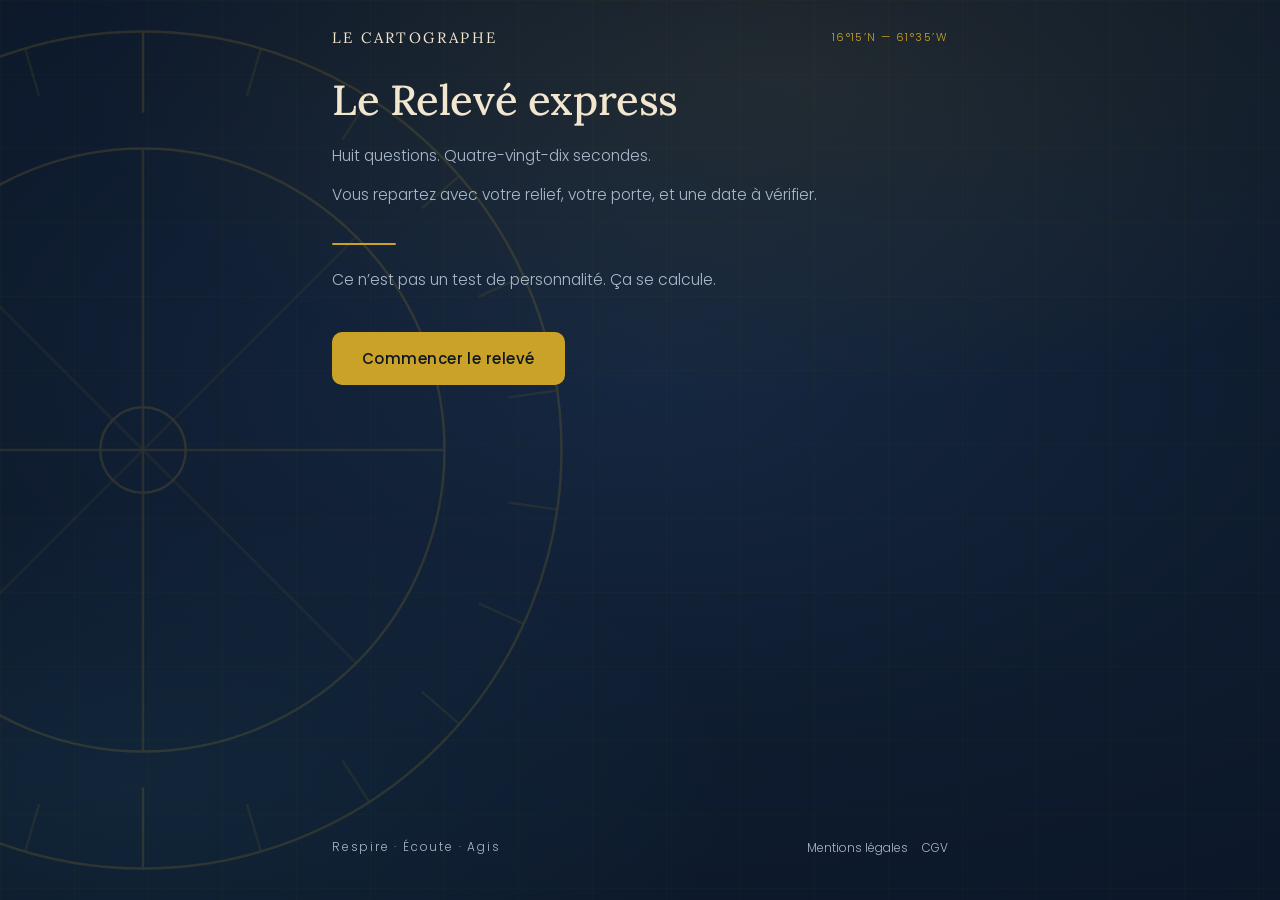
==== netlify/index.html @ a0396551 "Add files via upload" ====
<!DOCTYPE html>
<html lang="fr">
<head>
<meta charset="utf-8">
<meta name="viewport" content="width=device-width, initial-scale=1, viewport-fit=cover">
<title>Le Relevé express — Le Cartographe</title>
<meta name="description" content="Huit questions, quatre-vingt-dix secondes. Votre relief, votre porte, et une date à vérifier.">
<meta name="robots" content="index, follow">
<meta property="og:title" content="Le Relevé express — Le Cartographe">
<meta property="og:description" content="Ce n'est pas un test de personnalité. Ça se calcule.">
<meta property="og:type" content="website">
<link rel="preconnect" href="https://fonts.googleapis.com">
<link rel="preconnect" href="https://fonts.gstatic.com" crossorigin>
<link href="https://fonts.googleapis.com/css2?family=Lora:ital,wght@0,400;0,500;0,600;1,400&family=Poppins:wght@300;400;500&display=swap" rel="stylesheet">
<style>
:root{
  --nuit:#0E1B2E; --nuit-2:#0A1524; --nuit-3:#152740;
  --or:#C9A227; --or-clair:#E3C25C;
  --bleu:#4EC3E8; --creme:#F2E6CE;
  --texte:#E8E2D4; --texte-doux:#A9B8CA;
  --serif:'Lora',Georgia,serif; --sans:'Poppins',-apple-system,BlinkMacSystemFont,sans-serif;
  --max:660px;
}
*{box-sizing:border-box;margin:0;padding:0;-webkit-tap-highlight-color:transparent}
html{-webkit-text-size-adjust:100%}
body{
  background:var(--nuit); color:var(--texte); font-family:var(--sans); font-weight:300;
  line-height:1.62; min-height:100vh; min-height:100dvh;
  background-image:
    radial-gradient(ellipse 90% 60% at 62% 8%, rgba(201,162,39,.10), transparent 62%),
    radial-gradient(ellipse 80% 55% at 10% 88%, rgba(78,195,232,.07), transparent 60%),
    radial-gradient(ellipse 120% 90% at 50% 42%, var(--nuit-3), var(--nuit) 48%, var(--nuit-2) 100%);
  background-attachment:fixed;
}
.grille{position:fixed;inset:0;pointer-events:none;z-index:0;opacity:.5;
  background-image:linear-gradient(rgba(201,162,39,.05) 1px,transparent 1px),
                   linear-gradient(90deg,rgba(201,162,39,.05) 1px,transparent 1px);
  background-size:74px 74px;}
.rose-fond{position:fixed;left:-24%;top:50%;transform:translateY(-50%);
  width:150vw;max-width:900px;opacity:.16;pointer-events:none;z-index:0}
.enveloppe{position:relative;z-index:1;max-width:var(--max);margin:0 auto;
  padding:26px 22px calc(40px + env(safe-area-inset-bottom));
  min-height:100vh;min-height:100dvh;display:flex;flex-direction:column}

/* ---------- en-tete ---------- */
header{display:flex;align-items:center;justify-content:space-between;gap:14px;margin-bottom:26px}
.marque{font-family:var(--serif);font-size:15px;letter-spacing:.16em;text-transform:uppercase;color:var(--creme)}
.coord{font-size:11px;letter-spacing:.13em;color:var(--or);white-space:nowrap}

/* ---------- progression ---------- */
.jauge{height:2px;background:rgba(242,230,206,.12);position:relative;margin-bottom:6px;border-radius:2px;overflow:hidden}
.jauge span{position:absolute;inset:0 auto 0 0;width:0;background:linear-gradient(90deg,var(--or),var(--or-clair));
  transition:width .55s cubic-bezier(.22,1,.36,1)}
.etape-num{font-size:11px;letter-spacing:.16em;color:var(--texte-doux);text-transform:uppercase;margin-bottom:30px}

/* ---------- ecrans ---------- */
.ecran{display:none;flex:1;animation:entre .55s cubic-bezier(.22,1,.36,1) both}
.ecran.actif{display:flex;flex-direction:column}
@keyframes entre{from{opacity:0;transform:translateY(14px)}to{opacity:1;transform:none}}
@media (prefers-reduced-motion:reduce){.ecran{animation:none}*{transition:none!important}}

h1{font-family:var(--serif);font-weight:500;font-size:clamp(30px,8vw,42px);line-height:1.16;
  color:var(--creme);margin-bottom:18px;letter-spacing:-.01em}
h2{font-family:var(--serif);font-weight:500;font-size:clamp(21px,5.4vw,27px);line-height:1.3;
  color:var(--creme);margin-bottom:22px}
.chapo{color:var(--texte-doux);font-size:15.5px;margin-bottom:14px}
.filet{width:64px;height:2px;background:var(--or);margin:22px 0;border-radius:2px}
.note{font-size:13px;color:var(--texte-doux);margin-top:14px;font-style:italic;font-family:var(--serif)}

/* ---------- choix ---------- */
.choix{display:flex;flex-direction:column;gap:10px;margin-top:4px}
.opt{display:block;width:100%;text-align:left;background:rgba(242,230,206,.035);
  border:1px solid rgba(242,230,206,.14);border-radius:11px;padding:16px 17px;
  color:var(--texte);font-family:var(--sans);font-size:15.5px;font-weight:300;line-height:1.45;
  cursor:pointer;transition:background .22s,border-color .22s,transform .12s}
.opt:hover{background:rgba(242,230,206,.07);border-color:rgba(201,162,39,.5)}
.opt:active{transform:scale(.985)}
.opt:focus-visible{outline:2px solid var(--or);outline-offset:2px}
.opt.pris{background:rgba(201,162,39,.13);border-color:var(--or)}

/* ---------- champs ---------- */
label.lab{display:block;font-size:12px;letter-spacing:.14em;text-transform:uppercase;
  color:var(--texte-doux);margin-bottom:9px}
input,textarea,select{width:100%;background:rgba(242,230,206,.05);border:1px solid rgba(242,230,206,.18);
  border-radius:10px;padding:14px 15px;color:var(--texte);font-family:var(--sans);font-size:16px;font-weight:300}
input:focus,textarea:focus,select:focus{outline:none;border-color:var(--or);background:rgba(242,230,206,.08)}
textarea{resize:vertical;min-height:96px}
select{appearance:none;background-image:url("data:image/svg+xml;utf8,<svg xmlns='http://www.w3.org/2000/svg' width='12' height='8'><path d='M1 1l5 5 5-5' stroke='%23C9A227' stroke-width='1.6' fill='none'/></svg>");
  background-repeat:no-repeat;background-position:right 14px center}
.date-ligne{display:grid;grid-template-columns:1fr 1.5fr 1.1fr;gap:9px}
.case{display:flex;gap:11px;align-items:flex-start;margin-top:18px;font-size:13px;color:var(--texte-doux)}
.case input{width:19px;height:19px;flex:0 0 19px;margin-top:2px;accent-color:var(--or)}
.case a{color:var(--or)}

/* ---------- boutons ---------- */
.actions{display:flex;gap:12px;align-items:center;margin-top:26px;flex-wrap:wrap}
.btn{background:var(--or);color:#0B1524;border:none;border-radius:10px;padding:15px 30px;
  font-family:var(--sans);font-size:15px;font-weight:500;letter-spacing:.03em;cursor:pointer;
  transition:background .2s,transform .12s}
.btn:hover{background:var(--or-clair)}
.btn:active{transform:scale(.98)}
.btn[disabled]{opacity:.34;cursor:not-allowed}
.btn-fant{background:none;color:var(--texte-doux);border:1px solid rgba(242,230,206,.2)}
.btn-fant:hover{background:rgba(242,230,206,.06);color:var(--texte)}
.lien-retour{background:none;border:none;color:var(--texte-doux);font-family:var(--sans);
  font-size:13.5px;cursor:pointer;padding:6px 0}
.lien-retour:hover{color:var(--or)}
.err{color:#E88A7A;font-size:13.5px;margin-top:11px;min-height:19px}

/* ---------- resultat ---------- */
#resultat h1{font-size:clamp(26px,6.6vw,34px)}
.calcul{display:flex;flex-wrap:wrap;gap:9px;margin:4px 0 24px}
.jeton{border:1px solid rgba(201,162,39,.45);border-radius:999px;padding:7px 15px;
  font-size:12.5px;letter-spacing:.09em;color:var(--or);background:rgba(201,162,39,.07)}
.bloc{margin:0 0 26px}
.bloc .titre{font-size:11px;letter-spacing:.19em;text-transform:uppercase;color:var(--or);
  margin-bottom:11px;display:flex;align-items:center;gap:10px}
.bloc .titre::after{content:"";flex:1;height:1px;background:rgba(201,162,39,.28)}
.bloc p{font-size:16px;margin-bottom:11px}
.bloc p:last-child{margin-bottom:0}
.encadre{border-left:2px solid var(--or);padding:16px 0 16px 18px;background:rgba(201,162,39,.06);
  border-radius:0 10px 10px 0;margin:6px 0 10px}
.encadre .date-cle{font-family:var(--serif);font-size:clamp(21px,5.4vw,26px);color:var(--creme);
  display:block;margin-bottom:9px;line-height:1.28}
.reserve{border:1px solid rgba(242,230,206,.16);border-radius:12px;padding:20px;margin-top:6px;
  background:rgba(10,21,36,.5)}
.envoi{font-size:13.5px;color:var(--texte-doux);margin-top:22px;padding-top:20px;
  border-top:1px solid rgba(242,230,206,.12)}

footer{margin-top:auto;padding-top:34px;display:flex;justify-content:space-between;
  align-items:center;gap:14px;flex-wrap:wrap}
.devise{font-size:12px;letter-spacing:.15em;color:var(--texte-doux)}
.mentions a{color:var(--texte-doux);font-size:12px;text-decoration:none;margin-left:14px}
.mentions a:hover{color:var(--or)}
.sr{position:absolute;width:1px;height:1px;overflow:hidden;clip:rect(0 0 0 0);white-space:nowrap}
</style>
</head>
<body>
<div class="grille" aria-hidden="true"></div>
<svg class="rose-fond" viewBox="0 0 400 400" aria-hidden="true"><g id="rose-src" fill="none" stroke="#C9A227" stroke-width="1.1">
  <circle cx="200" cy="200" r="186"/><circle cx="200" cy="200" r="134"/><circle cx="200" cy="200" r="19"/>
  <g id="grads"></g>
  <path d="M200 66V200M200 200v134M66 200h134M200 200h134" stroke-opacity=".85"/>
  <path d="M200 200 105 105M200 200l95-95M200 200l95 95M200 200l-95 95" stroke-opacity=".45"/>
</g></svg>

<div class="enveloppe">
  <header>
    <div class="marque">Le Cartographe</div>
    <div class="coord">16°15&rsquo;N — 61°35&rsquo;W</div>
  </header>

  <div id="progression" hidden>
    <div class="jauge"><span id="jauge-barre"></span></div>
    <div class="etape-num" id="etape-num">Question 1 sur 9</div>
  </div>

  <!-- ========== ACCUEIL ========== -->
  <section class="ecran actif" id="ecr-0">
    <h1>Le Relevé express</h1>
    <p class="chapo">Huit questions. Quatre-vingt-dix secondes.</p>
    <p class="chapo">Vous repartez avec votre relief, votre porte, et une date à vérifier.</p>
    <div class="filet"></div>
    <p class="chapo">Ce n&rsquo;est pas un test de personnalité. Ça se calcule.</p>
    <div class="actions"><button class="btn" data-va="1">Commencer le relevé</button></div>
  </section>

  <!-- ========== QUESTIONS ========== -->
  <section class="ecran" id="ecr-1">
    <h2>Votre prénom</h2>
    <label class="lab" for="prenom">Prénom</label>
    <input id="prenom" type="text" autocomplete="given-name" enterkeyhint="next" placeholder="Xavier">
    <p class="err" id="err-1"></p>
    <div class="actions"><button class="btn" data-va="2">Continuer</button>
      <button class="lien-retour" data-va="0">Retour</button></div>
  </section>

  <section class="ecran" id="ecr-2">
    <h2>Votre date de naissance</h2>
    <p class="chapo">Sans elle, il n&rsquo;y a rien à relever. Le reste du questionnaire ne fait que préciser le terrain ; c&rsquo;est cette date qui le dessine.</p>
    <div class="date-ligne">
      <select id="n-jour" aria-label="Jour"></select>
      <select id="n-mois" aria-label="Mois"></select>
      <select id="n-annee" aria-label="Année"></select>
    </div>
    <p class="err" id="err-2"></p>
    <div class="actions"><button class="btn" data-va="3">Continuer</button>
      <button class="lien-retour" data-va="1">Retour</button></div>
  </section>

  <section class="ecran" id="ecr-3">
    <h2>En ce moment, où se situe la tension&nbsp;?</h2>
    <div class="choix" data-q="relief">
      <button class="opt" data-v="crete">Dans mon activité, mon travail</button>
      <button class="opt" data-v="faille">Dans une décision que je repousse</button>
      <button class="opt" data-v="versant">Dans un rapport à quelqu&rsquo;un — associé, équipe, famille</button>
      <button class="opt" data-v="brouillard">Dans quelque chose que je n&rsquo;arrive pas encore à nommer</button>
    </div>
    <div class="actions"><button class="lien-retour" data-va="2">Retour</button></div>
  </section>

  <section class="ecran" id="ecr-4">
    <h2>Quand vous devez trancher, qu&rsquo;est-ce qui se passe réellement&nbsp;?</h2>
    <div class="choix" data-q="porte">
      <button class="opt" data-v="passe">Je décide vite, et je doute après</button>
      <button class="opt" data-v="gue">Je pèse longtemps, et je finis par ne pas trancher</button>
      <button class="opt" data-v="col">J&rsquo;attends que quelqu&rsquo;un me confirme</button>
      <button class="opt" data-v="seuil">Je sais déjà, mais je n&rsquo;ose pas</button>
    </div>
    <div class="actions"><button class="lien-retour" data-va="3">Retour</button></div>
  </section>

  <section class="ecran" id="ecr-5">
    <h2>Depuis combien de temps ça dure&nbsp;?</h2>
    <div class="choix" data-q="duree">
      <button class="opt" data-v="court">Moins de trois mois</button>
      <button class="opt" data-v="moyen">Entre trois mois et un an</button>
      <button class="opt" data-v="long">Un à trois ans</button>
      <button class="opt" data-v="tres_long">Plus longtemps que je ne veux l&rsquo;admettre</button>
    </div>
    <div class="actions"><button class="lien-retour" data-va="4">Retour</button></div>
  </section>

  <section class="ecran" id="ecr-6">
    <h2>Qu&rsquo;est-ce qui a changé chez vous ces douze derniers mois&nbsp;?</h2>
    <div class="choix" data-q="mouvement">
      <button class="opt" data-v="rien">Rien, et c&rsquo;est précisément ce qui m&rsquo;inquiète</button>
      <button class="opt" data-v="trop">Beaucoup, et trop vite</button>
      <button class="opt" data-v="arret">J&rsquo;ai arrêté quelque chose</button>
      <button class="opt" data-v="debut">J&rsquo;ai commencé quelque chose</button>
    </div>
    <div class="actions"><button class="lien-retour" data-va="5">Retour</button></div>
  </section>

  <section class="ecran" id="ecr-7">
    <h2>Si rien ne bouge d&rsquo;ici un an&nbsp;?</h2>
    <div class="choix" data-q="enjeu">
      <button class="opt" data-v="tenable">Ce sera tenable</button>
      <button class="opt" data-v="couteux">Ce sera coûteux, mais je ferai avec</button>
      <button class="opt" data-v="casse">Quelque chose va casser</button>
      <button class="opt" data-v="evite">Je ne veux pas y penser</button>
    </div>
    <div class="actions"><button class="lien-retour" data-va="6">Retour</button></div>
  </section>

  <section class="ecran" id="ecr-8">
    <h2>En une phrase&nbsp;: la décision que vous portez en ce moment</h2>
    <p class="chapo">Facultatif. Mais si vous l&rsquo;écrivez, je la lis.</p>
    <textarea id="phrase" maxlength="200" placeholder="Une phrase suffit."></textarea>
    <div class="actions"><button class="btn" data-va="9">Continuer</button>
      <button class="lien-retour" data-va="7">Retour</button></div>
  </section>

  <section class="ecran" id="ecr-9">
    <h2>Où vous envoyer le relevé&nbsp;?</h2>
    <p class="chapo">Le relevé s&rsquo;affiche tout de suite. L&rsquo;adresse sert à vous l&rsquo;envoyer, et à rien d&rsquo;autre.</p>
    <label class="lab" for="email">Adresse électronique</label>
    <input id="email" type="email" autocomplete="email" inputmode="email" enterkeyhint="done" placeholder="vous@exemple.fr">
    <label class="case"><input type="checkbox" id="rgpd">
      <span>J&rsquo;accepte de recevoir mon relevé et les messages du Cartographe. Je peux me désinscrire à tout moment. <a href="/confidentialite.html">Politique de confidentialité</a></span></label>
    <p class="err" id="err-9"></p>
    <div class="actions"><button class="btn" id="btn-final">Afficher mon relevé</button>
      <button class="lien-retour" data-va="8">Retour</button></div>
  </section>

  <!-- ========== RESULTAT ========== -->
  <section class="ecran" id="resultat">
    <h1 id="r-titre">Votre relevé</h1>
    <div class="calcul" id="r-jetons"></div>

    <div class="bloc"><div class="titre">Ce que la date donne</div><div id="r-date"></div></div>
    <div class="bloc"><div class="titre">Ce que vous avez dit</div><div id="r-dit"></div></div>
    <div class="bloc"><div class="titre">La convergence</div><div id="r-conv"></div></div>
    <div class="bloc"><div class="titre">La date à vérifier</div>
      <div class="encadre" id="r-bascule"></div>
      <p class="note">Si vous ne voyez rien&nbsp;: c&rsquo;est une information, pas un échec du relevé.</p>
    </div>
    <div class="bloc"><div class="titre">Ce que je ne peux pas poser d&rsquo;ici</div>
      <div class="reserve" id="r-reserve"></div></div>

    <p class="envoi" id="r-envoi">Votre relevé part à l&rsquo;instant sur votre adresse.</p>
  </section>

  <footer>
    <div class="devise">Respire · Écoute · Agis</div>
    <div class="mentions"><a href="/mentions-legales.html">Mentions légales</a><a href="/cgv.html">CGV</a></div>
  </footer>
</div>

<script>
/* ============ rose des vents : 22 graduations ============ */
(function(){
  const g=document.getElementById('grads');
  for(let i=0;i<22;i++){
    const a=2*Math.PI*i/22-Math.PI/2, lg=(i%11===0), r0=lg?150:164;
    const l=document.createElementNS('http://www.w3.org/2000/svg','line');
    l.setAttribute('x1',200+r0*Math.cos(a)); l.setAttribute('y1',200+r0*Math.sin(a));
    l.setAttribute('x2',200+186*Math.cos(a)); l.setAttribute('y2',200+186*Math.sin(a));
    l.setAttribute('stroke-opacity',lg?'1':'.6'); g.appendChild(l);
  }
})();

/* ============ RENOMMAGE : reliefs et portes ============ */
const RELIEFS={
  crete:{nom:'La Crête', dit:'la tension se tient dans votre activité — là où vous produisez, là où l\u2019on vous attend.'},
  faille:{nom:'La Faille', dit:'la tension se tient dans une décision que vous repoussez.'},
  versant:{nom:'Le Versant', dit:'la tension se tient dans un rapport à quelqu\u2019un.'},
  brouillard:{nom:'Le Brouillard', dit:'la tension se tient quelque part que vous n\u2019arrivez pas encore à nommer.'}
};
const PORTES={
  passe:{nom:'La Passe', symptome:'vous décidez vite et vous doutez après', faux:'de l\u2019impulsivité'},
  gue:{nom:'Le Gué', symptome:'vous pesez longtemps et vous finissez par ne pas trancher', faux:'de l\u2019indécision'},
  col:{nom:'Le Col', symptome:'vous attendez que quelqu\u2019un vous confirme', faux:'un manque de confiance'},
  seuil:{nom:'Le Seuil', symptome:'vous savez déjà, mais vous n\u2019osez pas', faux:'un manque de courage'}
};

/* ============ chemin de vie ============ */
const CV={
  1:'Un chemin de vie 1 pose le terrain de quelqu\u2019un qui ouvre. Qui va devant, souvent seul, et à qui on demande ensuite pourquoi il n\u2019attend pas.',
  2:'Un chemin de vie 2 pose le terrain de quelqu\u2019un qui perçoit avant les autres. Cette finesse a un coût : elle capte aussi ce qui ne le regarde pas.',
  3:'Un chemin de vie 3 pose le terrain de quelqu\u2019un qui exprime. La parole vient facilement — ce qui rend le silence, quand il s\u2019impose, particulièrement difficile à tenir.',
  4:'Un chemin de vie 4 pose le terrain de quelqu\u2019un qui construit. La structure rassure, et la même structure enferme quand elle n\u2019est plus interrogée.',
  5:'Un chemin de vie 5 pose le terrain de quelqu\u2019un qui a besoin d\u2019air. L\u2019immobilité y coûte plus cher qu\u2019ailleurs.',
  6:'Un chemin de vie 6 pose le terrain de quelqu\u2019un vers qui les autres se tournent. On y porte, souvent sans avoir été consulté.',
  7:'Un chemin de vie 7 pose le terrain de quelqu\u2019un qui cherche à comprendre avant d\u2019agir. Le retrait y est une méthode, pas une fuite — sauf quand il dure.',
  8:'Un chemin de vie 8 pose le terrain de quelqu\u2019un qui compose avec le pouvoir et la matière. Les enjeux y sont rarement petits.',
  9:'Un chemin de vie 9 pose le terrain de quelqu\u2019un qui termine ce que d\u2019autres ont laissé ouvert. On y solde beaucoup.',
  11:'Un chemin de vie 11 pose un terrain à haute tension. La perception y est en avance sur les mots, ce qui rend l\u2019explication épuisante.',
  22:'Un chemin de vie 22 pose le terrain du bâtisseur. L\u2019échelle des projets y dépasse souvent ce que l\u2019entourage juge raisonnable.',
  33:'Un chemin de vie 33 pose un terrain de transmission. Ce qui est porté l\u2019est rarement pour soi seul.'
};

/* ============ annee personnelle ============ */
const AP={
  1:{nature:'ouverture', vrai:'une année 1 ne consolide pas — elle amorce, et l\u2019amorce est toujours mal assurée'},
  2:{nature:'lenteur',   vrai:'une année 2 ne se force pas — elle mûrit, et le mûrissement ressemble beaucoup à l\u2019immobilité'},
  3:{nature:'dispersion',vrai:'une année 3 ouvre plusieurs directions à la fois — le doute y est un effet du nombre, pas du jugement'},
  4:{nature:'travail',   vrai:'une année 4 demande de poser des fondations — et poser des fondations ne produit rien de visible pendant longtemps'},
  5:{nature:'mouvement', vrai:'une année 5 pousse au déplacement — rester en place y devient physiquement coûteux'},
  6:{nature:'charge',    vrai:'une année 6 ramène vers les autres — ce qui vous appartient en propre y devient difficile à distinguer'},
  7:{nature:'retrait',   vrai:'une année 7 demande du recul — et le recul se confond aisément avec le blocage'},
  8:{nature:'engagement',vrai:'une année 8 met des enjeux réels sur la table — l\u2019hésitation y est proportionnelle à ce qui est en jeu'},
  9:{nature:'fin',       vrai:'une année 9 ne se démarre pas — elle se termine, et on ne tranche pas de la même manière selon qu\u2019on ouvre ou qu\u2019on solde'}
};

const SIGNES=[[1,20,'Capricorne'],[2,19,'Verseau'],[3,21,'Poissons'],[4,20,'Bélier'],[5,21,'Taureau'],
  [6,21,'Gémeaux'],[7,23,'Cancer'],[8,23,'Lion'],[9,23,'Vierge'],[10,23,'Balance'],
  [11,22,'Scorpion'],[12,22,'Sagittaire'],[12,32,'Capricorne']];
const MOIS=['janvier','février','mars','avril','mai','juin','juillet','août','septembre','octobre','novembre','décembre'];

function reduire(n){ while(n>9 && n!==11 && n!==22 && n!==33){ n=String(n).split('').reduce((s,c)=>s+ +c,0);} return n; }
function cheminDeVie(j,m,a){ return reduire((''+j+m+a).split('').reduce((s,c)=>s+ +c,0)); }
function signe(j,m){ for(const [mm,jj,nom] of SIGNES){ if(m<mm||(m===mm&&j<jj)) return nom; } return 'Capricorne'; }

/* annee personnelle ancree sur l'anniversaire */
function anneePerso(j,m){
  const now=new Date(), an=now.getFullYear();
  const passe = (now.getMonth()+1>m)||(now.getMonth()+1===m && now.getDate()>=j);
  const ref = passe?an:an-1;
  const val = reduire((''+j+m+ref).split('').reduce((s,c)=>s+ +c,0));
  return { valeur: val>9?reduire(String(val).split('').reduce((s,c)=>s+ +c,0)):val, anneeRef:ref };
}

/* ============ etat et navigation ============ */
const R={};
let ecranCourant=0;
const ORDRE=['ecr-0','ecr-1','ecr-2','ecr-3','ecr-4','ecr-5','ecr-6','ecr-7','ecr-8','ecr-9'];

function aller(i){
  document.querySelectorAll('.ecran').forEach(e=>e.classList.remove('actif'));
  document.getElementById(ORDRE[i]).classList.add('actif');
  ecranCourant=i;
  const prog=document.getElementById('progression');
  prog.hidden = (i===0);
  if(i>0){
    document.getElementById('jauge-barre').style.width = Math.round(i/9*100)+'%';
    document.getElementById('etape-num').textContent = 'Question '+i+' sur 9';
  }
  window.scrollTo({top:0,behavior:'smooth'});
}

document.querySelectorAll('[data-va]').forEach(b=>b.addEventListener('click',()=>{
  const cible=+b.dataset.va;
  if(cible>ecranCourant && !valider(ecranCourant)) return;
  aller(cible);
}));

document.querySelectorAll('.choix').forEach(g=>{
  g.querySelectorAll('.opt').forEach(o=>o.addEventListener('click',()=>{
    g.querySelectorAll('.opt').forEach(x=>x.classList.remove('pris'));
    o.classList.add('pris');
    R[g.dataset.q]=o.dataset.v;
    setTimeout(()=>aller(ecranCourant+1),260);
  }));
});

function valider(i){
  if(i===1){
    const v=document.getElementById('prenom').value.trim();
    document.getElementById('err-1').textContent = v?'':'Votre prénom, simplement.';
    if(!v) return false; R.prenom=v; return true;
  }
  if(i===2){
    const j=+document.getElementById('n-jour').value, m=+document.getElementById('n-mois').value, a=+document.getElementById('n-annee').value;
    const d=new Date(a,m-1,j), ok = j&&m&&a && d.getDate()===j && d.getMonth()===m-1;
    document.getElementById('err-2').textContent = ok?'':'Cette date n\u2019existe pas. Vérifiez le jour.';
    if(!ok) return false;
    R.j=j; R.m=m; R.a=a; return true;
  }
  if(i===8){ R.phrase=document.getElementById('phrase').value.trim(); return true; }
  return true;
}

/* selects de date */
(function(){
  const sj=document.getElementById('n-jour'), sm=document.getElementById('n-mois'), sa=document.getElementById('n-annee');
  sj.innerHTML='<option value="">Jour</option>'; sm.innerHTML='<option value="">Mois</option>'; sa.innerHTML='<option value="">Année</option>';
  for(let d=1;d<=31;d++) sj.add(new Option(d,d));
  MOIS.forEach((n,i)=>sm.add(new Option(n,i+1)));
  const an=new Date().getFullYear();
  for(let y=an-16;y>=an-95;y--) sa.add(new Option(y,y));
})();

/* ============ generation du releve ============ */
document.getElementById('btn-final').addEventListener('click', async ()=>{
  const em=document.getElementById('email').value.trim();
  const ok=/^[^\s@]+@[^\s@]+\.[^\s@]{2,}$/.test(em);
  const consent=document.getElementById('rgpd').checked;
  const e=document.getElementById('err-9');
  if(!ok){ e.textContent='Cette adresse ne semble pas valide.'; return; }
  if(!consent){ e.textContent='Il me faut votre accord pour vous écrire.'; return; }
  e.textContent=''; R.email=em;

  const cv=cheminDeVie(R.j,R.m,R.a);
  const ap=anneePerso(R.j,R.m);
  const sg=signe(R.j,R.m);
  const rel=RELIEFS[R.relief], por=PORTES[R.porte];
  const apd=AP[ap.valeur]||AP[9];

  document.getElementById('r-titre').textContent = R.prenom+', voici votre relevé.';
  document.getElementById('r-jetons').innerHTML =
    ['Chemin de vie '+cv, 'Année personnelle '+ap.valeur, sg, rel.nom, por.nom]
      .map(t=>'<span class="jeton">'+t+'</span>').join('');

  document.getElementById('r-date').innerHTML =
    '<p>'+CV[cv]+'</p><p>Vous êtes en <strong>année personnelle '+ap.valeur+'</strong> — une année de '+apd.nature+'.</p>';

  document.getElementById('r-dit').innerHTML =
    '<p>Vous avez répondu que '+rel.dit+'</p><p>Et que, lorsqu\u2019il faut trancher, '+por.symptome+'.</p>';

  document.getElementById('r-conv').innerHTML =
    '<p>Une année '+ap.valeur+' est une année de '+apd.nature+'. Et vous me dites que '+por.symptome+'.</p>'+
    '<p>Ce n\u2019est peut-être pas '+por.faux+'. C\u2019est que '+apd.vrai+'.</p>'+
    '<p>Ce que vous prenez pour un défaut de caractère est peut-être un calendrier qui n\u2019est pas le vôtre.</p>';

  const dBasc=new Date(ap.anneeRef, R.m-1, R.j);
  document.getElementById('r-bascule').innerHTML =
    '<span class="date-cle">Votre année a basculé le '+R.j+'&nbsp;'+MOIS[R.m-1]+'&nbsp;'+ap.anneeRef+'.</span>'+
    '<p>Repensez à ce qui s\u2019est passé chez vous dans les trois semaines autour de cette date. Une décision, un renoncement, une fatigue soudaine, un silence.</p>';

  document.getElementById('r-reserve').innerHTML =
    '<p>Il me manque votre heure et votre lieu de naissance. Sans eux, je vois le terrain mais pas la manière dont vous y circulez.</p>'+
    '<p>C\u2019est la différence entre savoir qu\u2019il y a une pente, et savoir de quel côté vous tombez quand vous êtes fatigué.</p>';

  aller(0);
  document.querySelectorAll('.ecran').forEach(x=>x.classList.remove('actif'));
  document.getElementById('progression').hidden=true;
  document.getElementById('resultat').classList.add('actif');
  window.scrollTo({top:0,behavior:'smooth'});

  /* envoi Brevo via la fonction Netlify */
  try{
    const rep = await fetch('/.netlify/functions/subscribe',{
      method:'POST', headers:{'Content-Type':'application/json'},
      body: JSON.stringify({
        email:R.email, PRENOM:R.prenom,
        DATE_NAISSANCE: R.a+'-'+String(R.m).padStart(2,'0')+'-'+String(R.j).padStart(2,'0'),
        CHEMIN_VIE:cv, ANNEE_PERSO:ap.valeur,
        DATE_BASCULE: dBasc.getFullYear()+'-'+String(R.m).padStart(2,'0')+'-'+String(R.j).padStart(2,'0'),
        SIGNE:sg, RELIEF:rel.nom, PORTE:por.nom,
        DUREE:R.duree||'', MOUVEMENT:R.mouvement||'', ENJEU:R.enjeu||'', PHRASE:R.phrase||''
      })
    });
    document.getElementById('r-envoi').textContent = rep.ok
      ? 'Votre relevé part à l\u2019instant sur '+R.email+'. Le second paragraphe de lecture s\u2019y trouve — il n\u2019est pas sur cet écran.'
      : 'Le relevé est affiché, mais l\u2019envoi n\u2019a pas abouti. Réessayez plus tard, ou écrivez-moi.';
  }catch(err){
    document.getElementById('r-envoi').textContent = 'Le relevé est affiché, mais l\u2019envoi n\u2019a pas abouti.';
  }
});
</script>
</body>
</html>
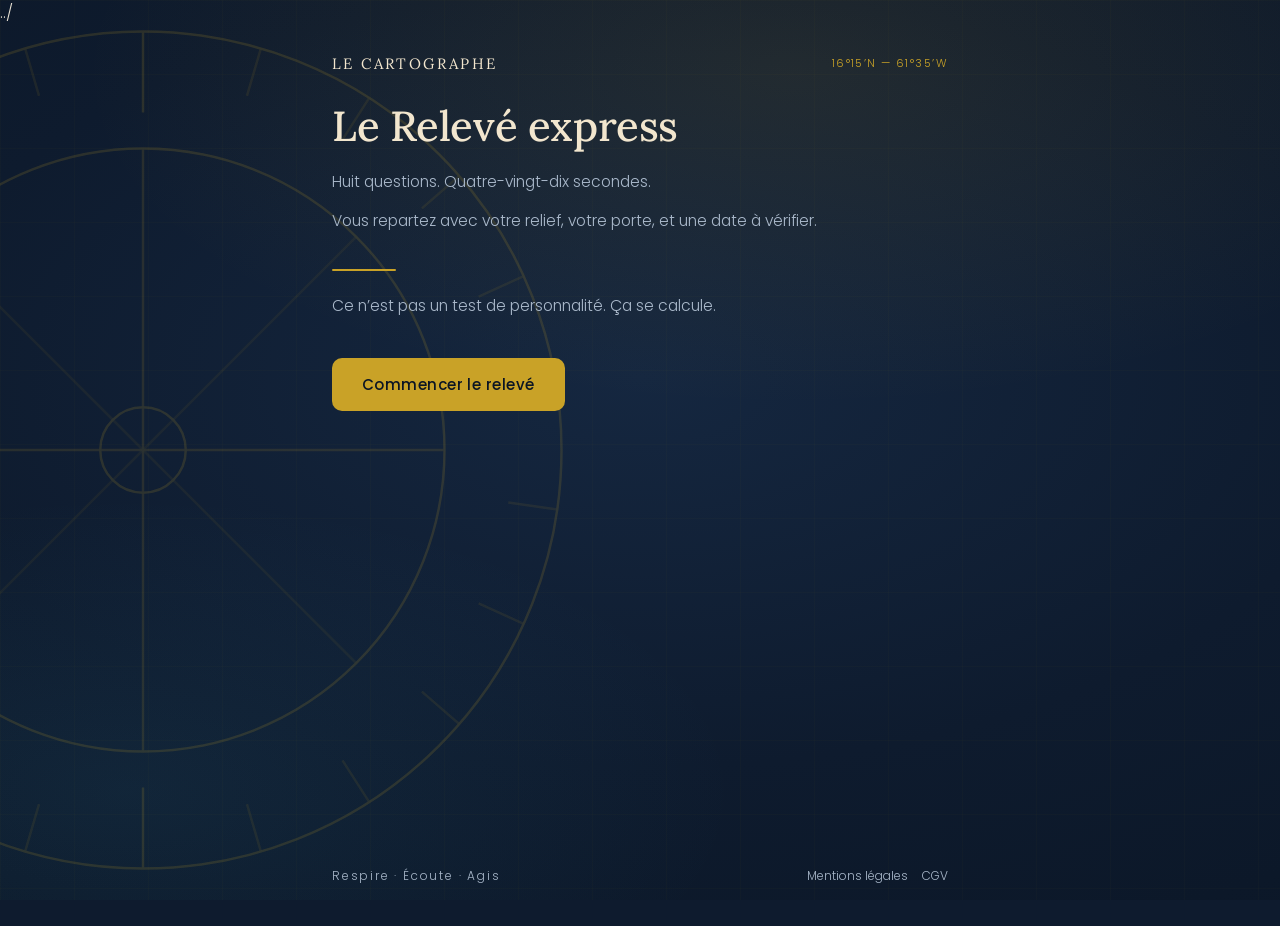
==== commit 188a43c8: "Fix DOCTYPE declaration in index.html" ====
--- a/netlify/index.html
+++ b/netlify/index.html
@@ -1,4 +1,4 @@
-<!DOCTYPE html>
+../<!DOCTYPE html>
 <html lang="fr">
 <head>
 <meta charset="utf-8">
